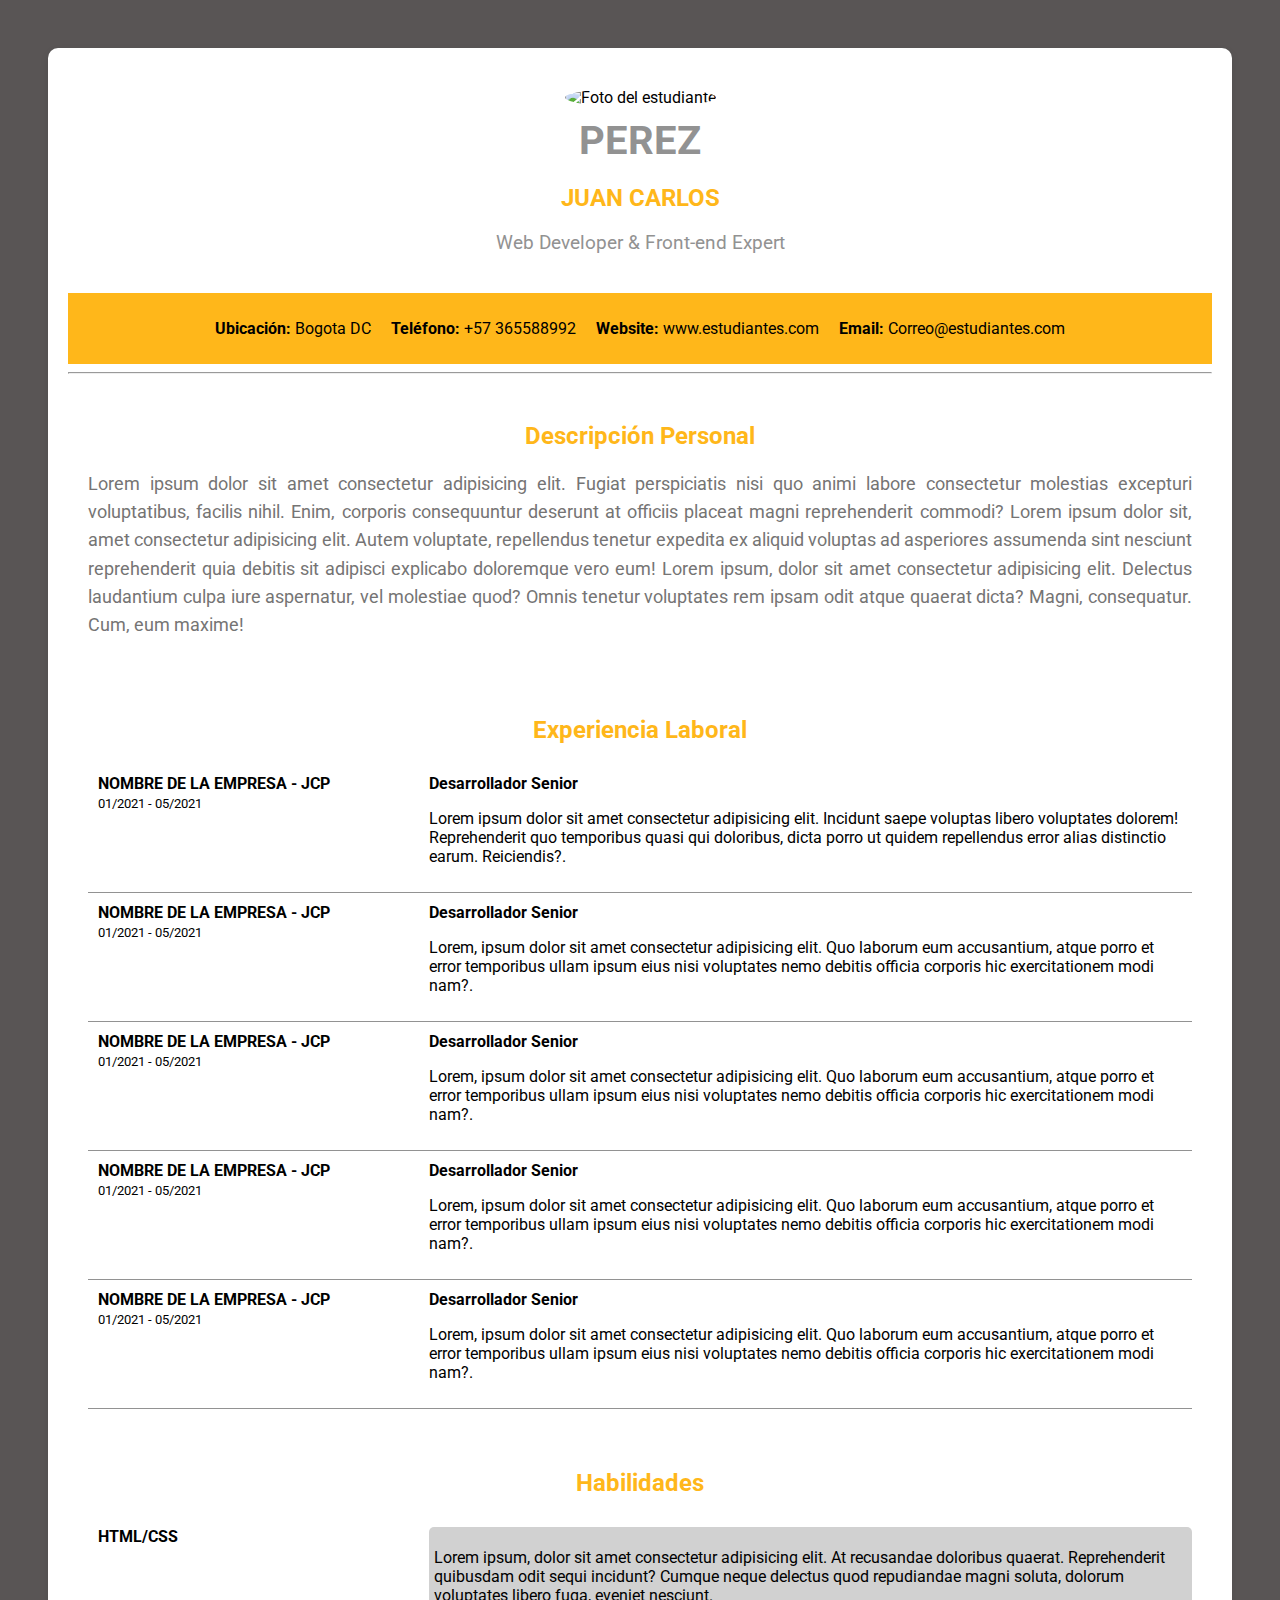
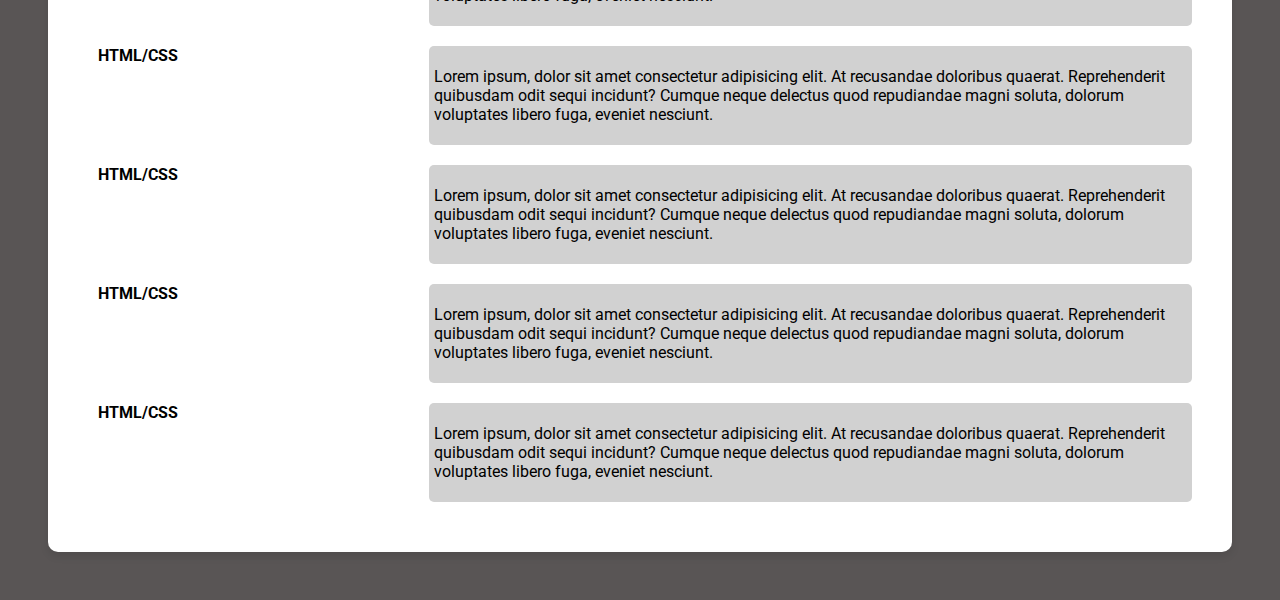
==== index.html @ cc39e0b4 "Inicio de nuestro proyecto hoja de vida" ====
<!DOCTYPE html>
<html lang="es">
    <head>
        <meta charset="utf-8" />
        <meta name="viewport" content="width=device-width, initial-scale=1.0">
        <title>Hoja de vida - NOMBRE ESTUDIANTE</title>

        <link rel="preconnect" href="https://fonts.googleapis.com">
        <link rel="preconnect" href="https://fonts.gstatic.com" crossorigin>
        <link href="https://fonts.googleapis.com/css2?family=Roboto:ital,wght@0,100;0,300;0,400;0,500;0,700;0,900;1,100;1,300;1,400;1,500;1,700;1,900&display=swap" rel="stylesheet">

        <style>
            .container {
                max-width: 1200px;
                margin: 40px;
                padding: 20px; 
                background-color: #fff;
                box-shadow: 0 4px 8px rgba(0,0,0,0.1);
                border-radius: 10px;
                font-family: "Roboto", sans-serif;
            }
            
            body {
                display: flex;
                justify-content: center;
                align-items: center;
            }
        </style>
    </head>

    <body style="background-color: #595555;">
        <div class="container">
            <div style="text-align: center; padding: 20px;">
                <!--imagen del estudiante -->
                <img src="https://encrypted-tbn3.gstatic.com/licensed-image?q=tbn:ANd9GcR5v-SBWNA4W3KIwVOu4KhEGgfApbflgLXWsrgtTsASqs2cw-wJsyaLoQaWc7fV8jEksnDqfvA3Bv5kco0"
                alt="Foto del estudiante" width="150" height="150" style="border-radius: 50%;" >

                <!--NOMBRE Y ESPECIALIDAD -->
                <h1 style="margin: 10px 0; font-size: 2.5em; color: #929292;">PEREZ</h1>
                <h2 style="color: #ffb71a; margin-bottom: 0;">JUAN CARLOS</h2>
                <p style="font-size: 1.2em; color: #929292;">Web Developer & Front-end Expert</p>
                
            </div>
            <!-- INFORMACION DE CONTACTO-->
            <div style="display: flex; justify-content: center; padding: 10px; background-color: #ffb71a; gap: 20px;">
                <p><strong>Ubicación:</strong> Bogota DC</p>
                <p><strong>Teléfono:</strong>  +57 365588992</p>
                <p><strong>Website:</strong> www.estudiantes.com</p>
                <p><strong>Email:</strong> Correo@estudiantes.com</p>
            </div>
            <!-- descripcion personal-->
            <hr>
            <section style="padding: 20px;">
                <h2 style="color:#ffb71a; text-align: center;">Descripción Personal</h2>
                <p style="font-size: 1.1em; color:#757474; line-height: 1.6; text-align: justify;">Lorem ipsum dolor sit amet consectetur adipisicing elit. Fugiat perspiciatis nisi quo animi labore consectetur molestias excepturi voluptatibus, facilis nihil. Enim, corporis consequuntur deserunt at officiis placeat magni reprehenderit commodi? Lorem ipsum dolor sit, amet consectetur adipisicing elit. Autem voluptate, repellendus tenetur expedita ex aliquid voluptas ad asperiores assumenda sint nesciunt reprehenderit quia debitis sit adipisci explicabo doloremque vero eum! Lorem ipsum, dolor sit amet consectetur adipisicing elit. Delectus laudantium culpa iure aspernatur, vel molestiae quod? Omnis tenetur voluptates rem ipsam odit atque quaerat dicta? Magni, consequatur. Cum, eum maxime!</p>
            </section>
            <section style="padding: 20px;">
                <h2 style="color:#ffb71a; text-align: center;">Experiencia Laboral</h2>
                <table style="width: 100; border-collapse: collapse;">
                    <tr style="border-bottom: 1px solid #929292;">
                        <td style="width: 30%; padding: 10px; vertical-align: top;">
                            <b>NOMBRE DE LA EMPRESA - JCP</b><br>
                            <small>01/2021 - 05/2021</small>
                        </td>
                        <td style="width: 70%; padding: 10px; vertical-align: top;">
                            <strong>Desarrollador Senior</strong><br>
                            <p>Lorem ipsum dolor sit amet consectetur adipisicing elit. Incidunt saepe voluptas libero voluptates dolorem! Reprehenderit quo temporibus quasi qui doloribus, dicta porro ut quidem repellendus error alias distinctio earum. Reiciendis?.</p>
                        </td>
                    </tr>
                    <tr style="border-bottom: 1px solid #929292;">
                        <td style="width: 30%; padding: 10px; vertical-align: top;">
                            <b>NOMBRE DE LA EMPRESA - JCP</b><br>
                            <small>01/2021 - 05/2021</small>
                        </td>
                        <td style="width: 70%; padding: 10px; vertical-align: top;">
                            <strong>Desarrollador Senior</strong><br>
                            <p>Lorem, ipsum dolor sit amet consectetur adipisicing elit. Quo laborum eum accusantium, atque porro et error temporibus ullam ipsum eius nisi voluptates nemo debitis officia corporis hic exercitationem modi nam?.</p>
                        </td>
                    </tr>
                    <tr style="border-bottom: 1px solid #929292;">
                        <td style="width: 30%; padding: 10px; vertical-align: top;">
                            <b>NOMBRE DE LA EMPRESA - JCP</b><br>
                            <small>01/2021 - 05/2021</small>
                        </td>
                        <td style="width: 70%; padding: 10px; vertical-align: top;">
                            <strong>Desarrollador Senior</strong><br>
                            <p>Lorem, ipsum dolor sit amet consectetur adipisicing elit. Quo laborum eum accusantium, atque porro et error temporibus ullam ipsum eius nisi voluptates nemo debitis officia corporis hic exercitationem modi nam?.</p>
                        </td>
                    </tr>
                    <tr style="border-bottom: 1px solid #929292;">
                        <td style="width: 30%; padding: 10px; vertical-align: top;">
                            <b>NOMBRE DE LA EMPRESA - JCP</b><br>
                            <small>01/2021 - 05/2021</small>
                        </td>
                        <td style="width: 70%; padding: 10px; vertical-align: top;">
                            <strong>Desarrollador Senior</strong><br>
                            <p>Lorem, ipsum dolor sit amet consectetur adipisicing elit. Quo laborum eum accusantium, atque porro et error temporibus ullam ipsum eius nisi voluptates nemo debitis officia corporis hic exercitationem modi nam?.</p>
                        </td>
                    </tr>
                    <tr style="border-bottom: 1px solid #929292;">
                        <td style="width: 30%; padding: 10px; vertical-align: top;">
                            <b>NOMBRE DE LA EMPRESA - JCP</b><br>
                            <small>01/2021 - 05/2021</small>
                        </td>
                        <td style="width: 70%; padding: 10px; vertical-align: top;">
                            <strong>Desarrollador Senior</strong><br>
                            <p>Lorem, ipsum dolor sit amet consectetur adipisicing elit. Quo laborum eum accusantium, atque porro et error temporibus ullam ipsum eius nisi voluptates nemo debitis officia corporis hic exercitationem modi nam?.</p>
                        </td>
                    </tr>
                </table>
            </section>
            <section style="padding: 20px;">
                <h2 style="color:#ffb71a; text-align: center;">Habilidades</h2>
                <table style="width: 100%; border-collapse: collapse;">
                    <tr>
                        <td style="width:30%; padding: 10px; vertical-align: top;"><strong>HTML/CSS</strong></td>
                        <td style="width:70%; padding: 10px; vertical-align: top;">
                            <div style="background-color: #d1d1d1; border-radius: 5px; width: 100%; height: 100%; overflow: hidden; padding: 5px;" >
                                <p>Lorem ipsum, dolor sit amet consectetur adipisicing elit. At recusandae doloribus quaerat. Reprehenderit quibusdam odit sequi incidunt? Cumque neque delectus quod repudiandae magni soluta, dolorum voluptates libero fuga, eveniet nesciunt.</p>
                            </div>
                        </td>
                    </tr>
                    <tr>
                        <td style="width:30%; padding: 10px; vertical-align: top; margin-top: 10px;"><strong>HTML/CSS</strong></td>
                        <td style="width:70%; padding: 10px; vertical-align: top;">
                            <div style="background-color: #d1d1d1; border-radius: 5px; width: 100%; height: 100%; overflow: hidden; padding: 5px;" >
                                <p>Lorem ipsum, dolor sit amet consectetur adipisicing elit. At recusandae doloribus quaerat. Reprehenderit quibusdam odit sequi incidunt? Cumque neque delectus quod repudiandae magni soluta, dolorum voluptates libero fuga, eveniet nesciunt.</p>
                            </div>
                        </td>
                    </tr>
                    <tr>
                        <td style="width:30%; padding: 10px; vertical-align: top; margin-top: 10px;"><strong>HTML/CSS</strong></td>
                        <td style="width:70%; padding: 10px; vertical-align: top;">
                            <div style="background-color: #d1d1d1; border-radius: 5px; width: 100%; height: 100%; overflow: hidden; padding: 5px;" >
                                <p>Lorem ipsum, dolor sit amet consectetur adipisicing elit. At recusandae doloribus quaerat. Reprehenderit quibusdam odit sequi incidunt? Cumque neque delectus quod repudiandae magni soluta, dolorum voluptates libero fuga, eveniet nesciunt.</p>
                            </div>
                        </td>
                    </tr>
                    <tr>
                        <td style="width:30%; padding: 10px; vertical-align: top; margin-top: 10px;"><strong>HTML/CSS</strong></td>
                        <td style="width:70%; padding: 10px; vertical-align: top;">
                            <div style="background-color: #d1d1d1; border-radius: 5px; width: 100%; height: 100%; overflow: hidden; padding: 5px;" >
                                <p>Lorem ipsum, dolor sit amet consectetur adipisicing elit. At recusandae doloribus quaerat. Reprehenderit quibusdam odit sequi incidunt? Cumque neque delectus quod repudiandae magni soluta, dolorum voluptates libero fuga, eveniet nesciunt.</p>
                            </div>
                        </td>
                    </tr>
                    <tr>
                        <td style="width:30%; padding: 10px; vertical-align: top; margin-top: 10px;"><strong>HTML/CSS</strong></td>
                        <td style="width:70%; padding: 10px; vertical-align: top;">
                            <div style="background-color: #d1d1d1; border-radius: 5px; width: 100%; height: 100%; overflow: hidden; padding: 5px;" >
                                <p>Lorem ipsum, dolor sit amet consectetur adipisicing elit. At recusandae doloribus quaerat. Reprehenderit quibusdam odit sequi incidunt? Cumque neque delectus quod repudiandae magni soluta, dolorum voluptates libero fuga, eveniet nesciunt.</p>
                            </div>
                        </td>
                    </tr>
                </table>
            </section>
        </div>
    </body>


</html>
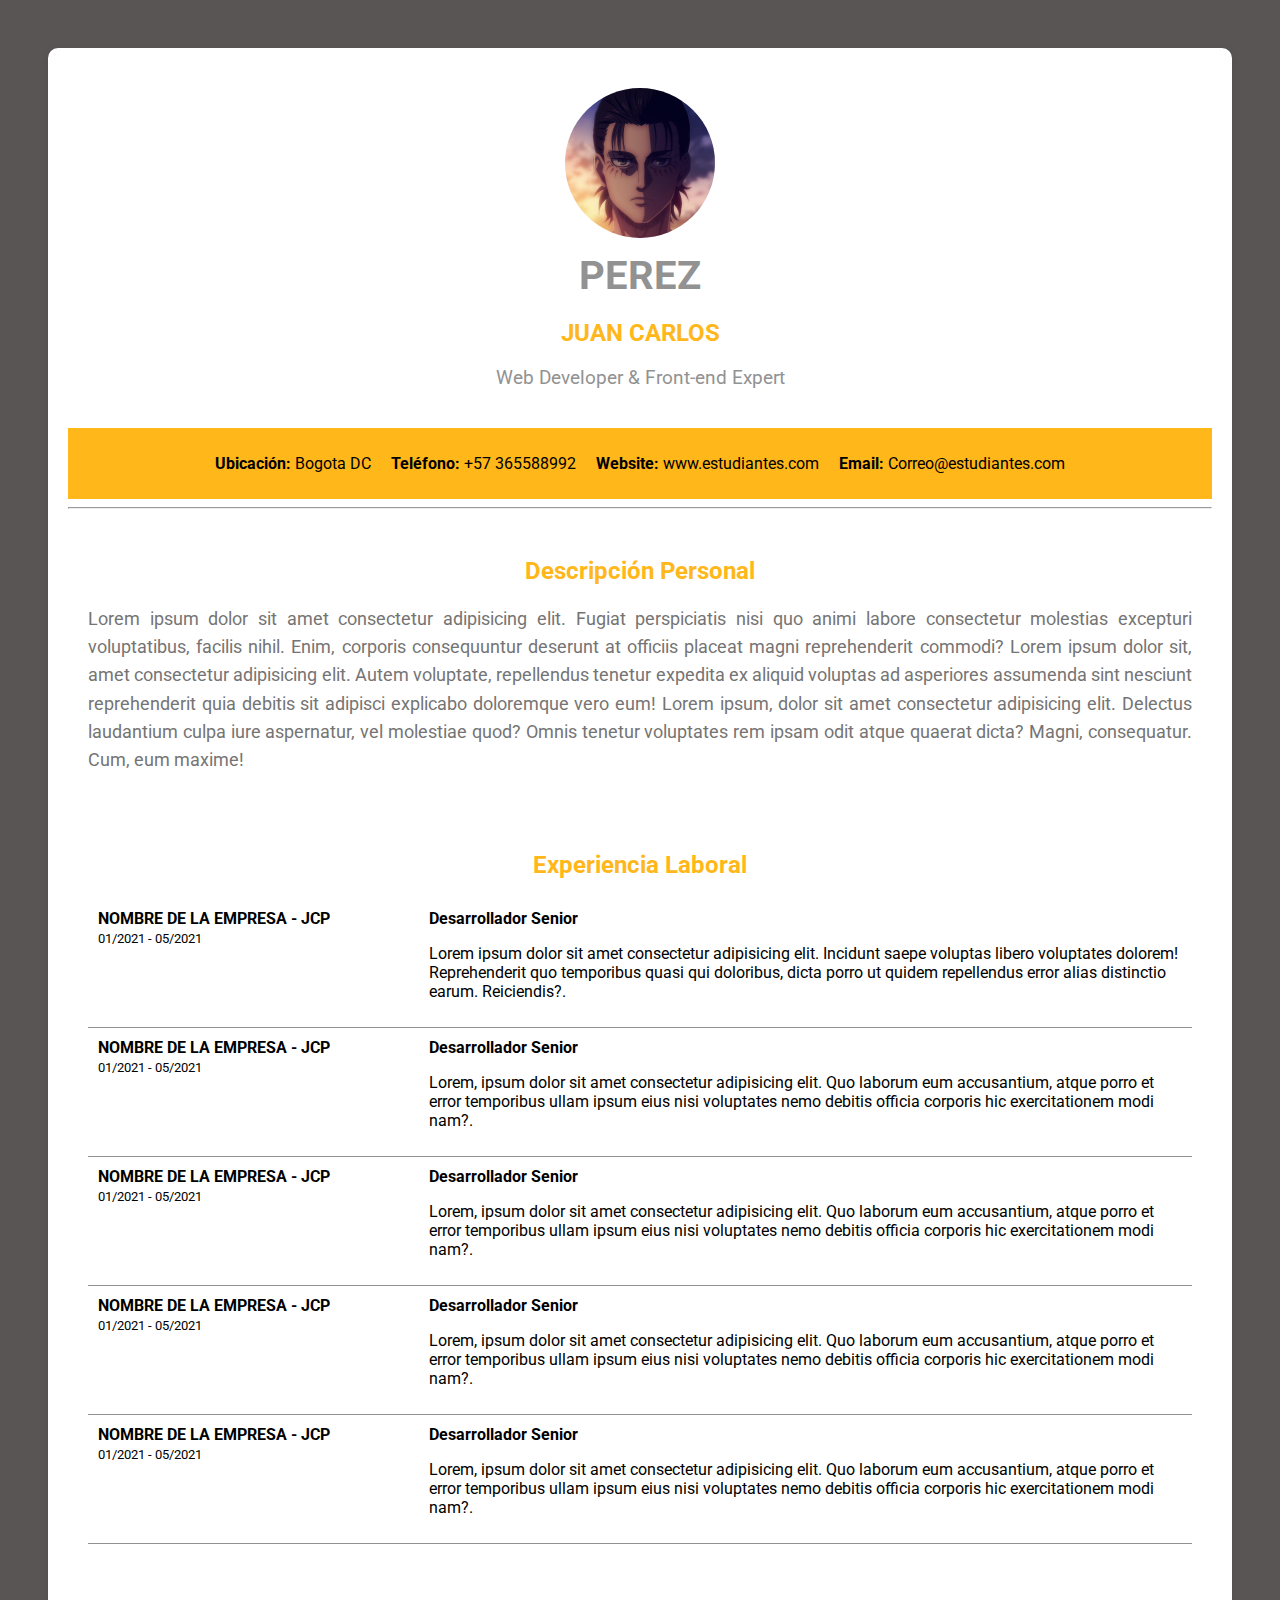
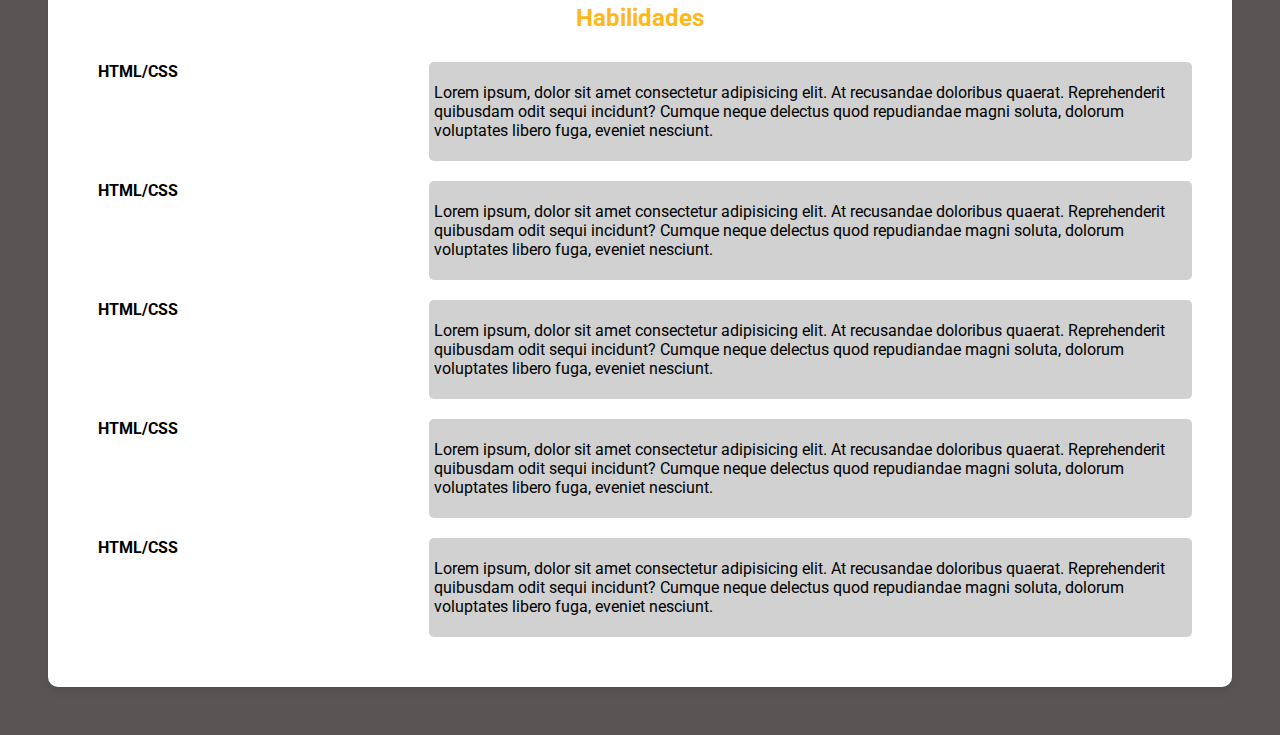
==== commit 42afb724: "ajuste muestreo de imagen local" ====
--- a/index.html
+++ b/index.html
@@ -32,7 +32,7 @@
         <div class="container">
             <div style="text-align: center; padding: 20px;">
                 <!--imagen del estudiante -->
-                <img src="https://encrypted-tbn3.gstatic.com/licensed-image?q=tbn:ANd9GcR5v-SBWNA4W3KIwVOu4KhEGgfApbflgLXWsrgtTsASqs2cw-wJsyaLoQaWc7fV8jEksnDqfvA3Bv5kco0"
+                <img src="imgs/eren2.avif"
                 alt="Foto del estudiante" width="150" height="150" style="border-radius: 50%;" >
 
                 <!--NOMBRE Y ESPECIALIDAD -->
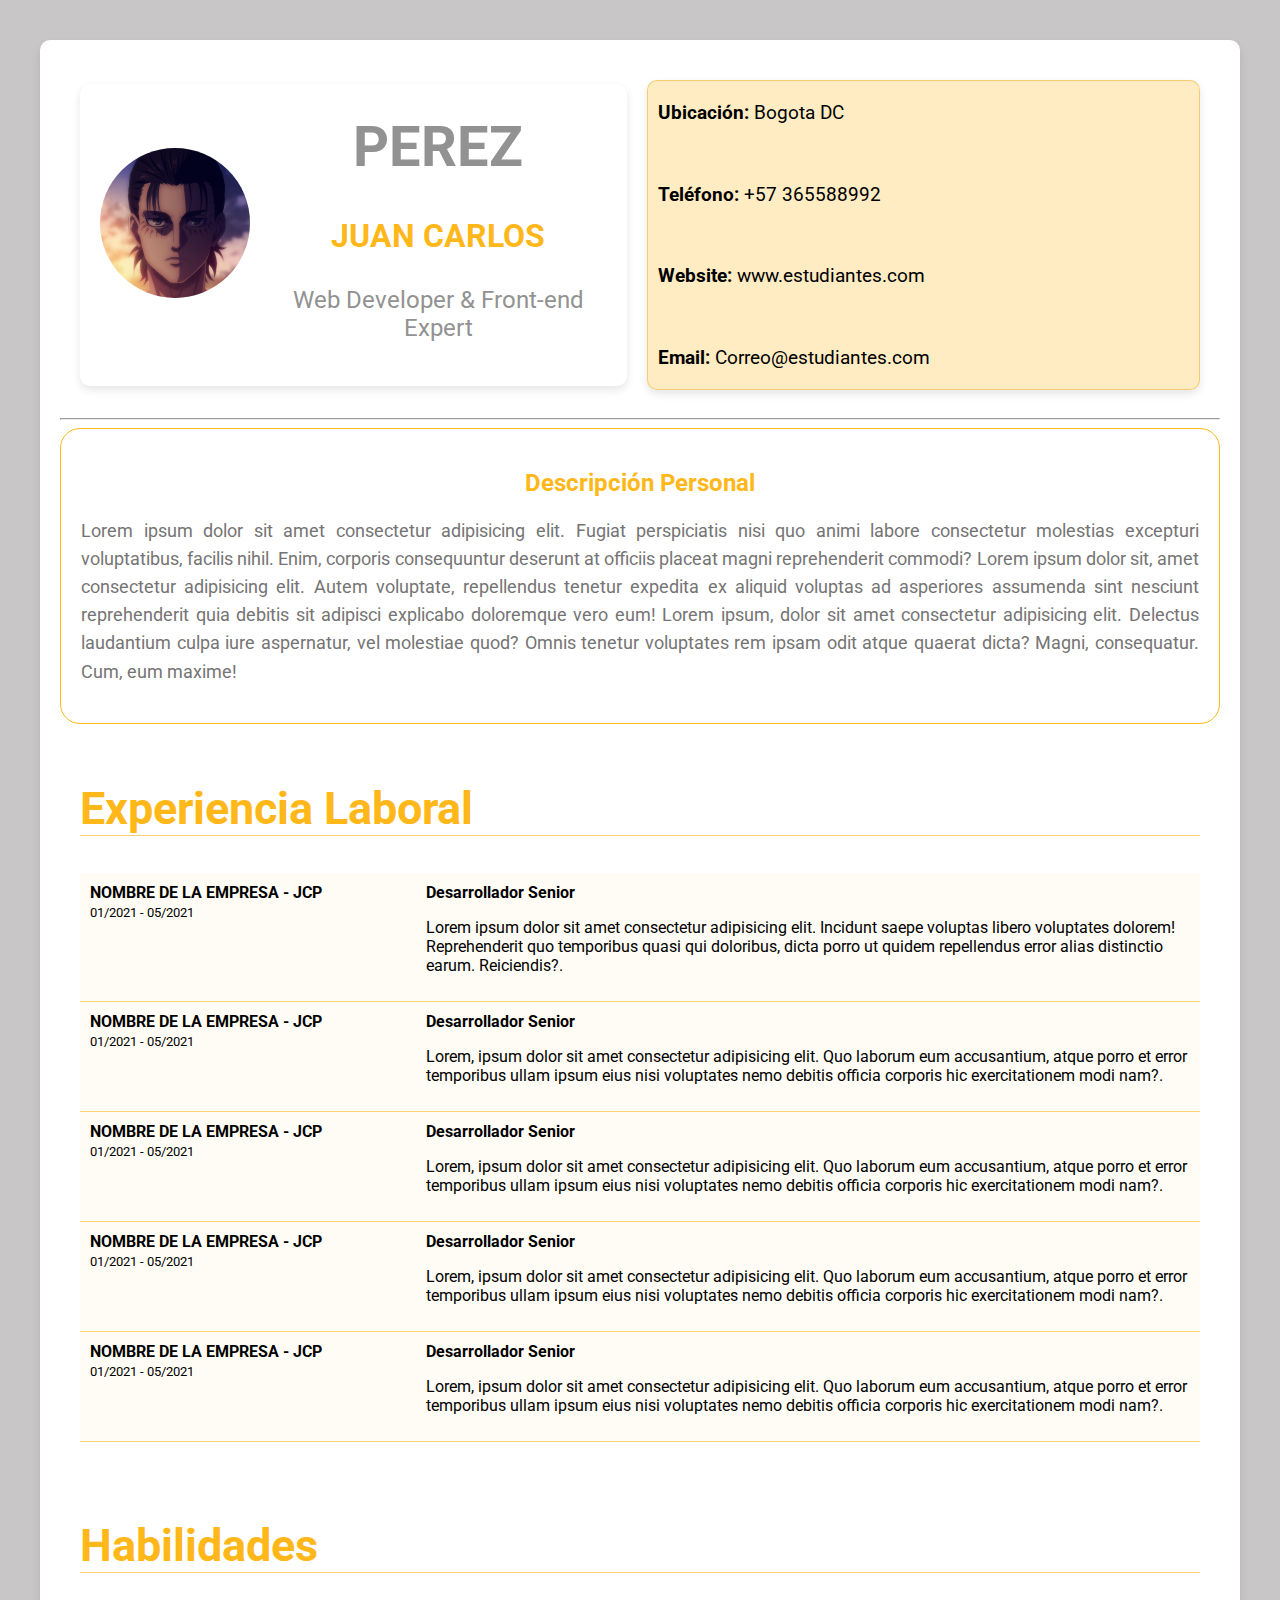
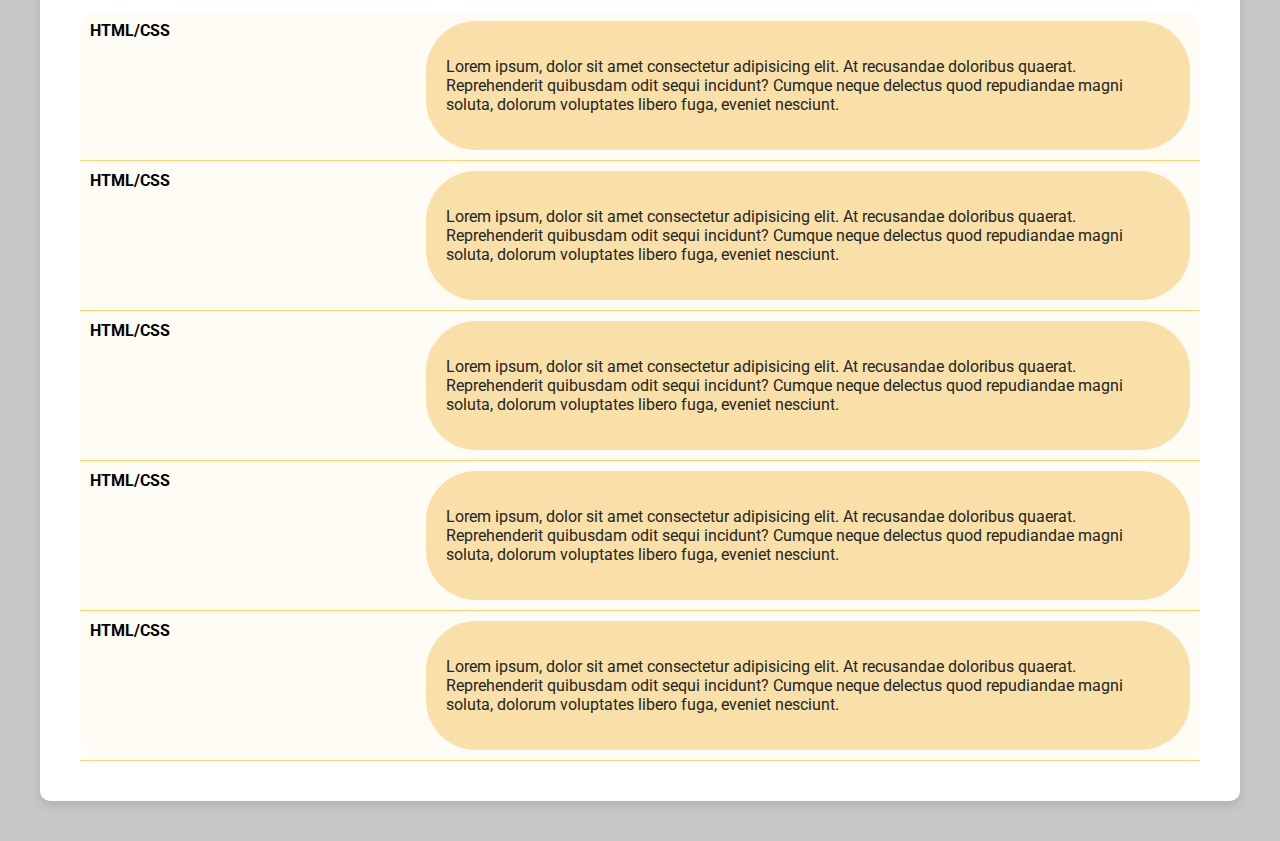
==== commit afdb093b: "Agregamos css a nuestro proyecto" ====
--- a/index.html
+++ b/index.html
@@ -9,113 +9,120 @@
         <link rel="preconnect" href="https://fonts.gstatic.com" crossorigin>
         <link href="https://fonts.googleapis.com/css2?family=Roboto:ital,wght@0,100;0,300;0,400;0,500;0,700;0,900;1,100;1,300;1,400;1,500;1,700;1,900&display=swap" rel="stylesheet">
 
-        <style>
-            .container {
-                max-width: 1200px;
-                margin: 40px;
-                padding: 20px; 
-                background-color: #fff;
-                box-shadow: 0 4px 8px rgba(0,0,0,0.1);
-                border-radius: 10px;
-                font-family: "Roboto", sans-serif;
-            }
-            
-            body {
-                display: flex;
-                justify-content: center;
-                align-items: center;
-            }
-        </style>
+        <link href="style.css" rel="stylesheet">  
     </head>
 
-    <body style="background-color: #595555;">
+    <body>
         <div class="container">
-            <div style="text-align: center; padding: 20px;">
-                <!--imagen del estudiante -->
-                <img src="imgs/eren2.avif"
-                alt="Foto del estudiante" width="150" height="150" style="border-radius: 50%;" >
-
-                <!--NOMBRE Y ESPECIALIDAD -->
-                <h1 style="margin: 10px 0; font-size: 2.5em; color: #929292;">PEREZ</h1>
-                <h2 style="color: #ffb71a; margin-bottom: 0;">JUAN CARLOS</h2>
-                <p style="font-size: 1.2em; color: #929292;">Web Developer & Front-end Expert</p>
-                
-            </div>
-            <!-- INFORMACION DE CONTACTO-->
-            <div style="display: flex; justify-content: center; padding: 10px; background-color: #ffb71a; gap: 20px;">
-                <p><strong>Ubicación:</strong> Bogota DC</p>
-                <p><strong>Teléfono:</strong>  +57 365588992</p>
-                <p><strong>Website:</strong> www.estudiantes.com</p>
-                <p><strong>Email:</strong> Correo@estudiantes.com</p>
+            <div class="header-container">
+                <div class="header">
+                    <div class="card">
+                        <div class="profile-img-container">
+                            <!--imagen del estudiante -->
+                            <img src="imgs/eren2.avif"
+                            alt="Foto del estudiante" class="profile-img" >
+                        </div>
+                        <div class="profile-information">
+                            <!--NOMBRE Y ESPECIALIDAD -->
+                            <h1 class="name">PEREZ</h1>
+                            <h2 class="last-name">JUAN CARLOS</h2>
+                            <p class="profession">Web Developer & Front-end Expert</p>
+                        </div>
+                    </div>
+                    
+                </div>
+                <!-- INFORMACION DE CONTACTO-->
+                <div class="contact-info">
+                    <p><strong>Ubicación:</strong> Bogota DC</p>
+                    <p><strong>Teléfono:</strong>  +57 365588992</p>
+                    <p><strong>Website:</strong> www.estudiantes.com</p>
+                    <p><strong>Email:</strong> Correo@estudiantes.com</p>
+                </div>
             </div>
             <!-- descripcion personal-->
             <hr>
-            <section style="padding: 20px;">
-                <h2 style="color:#ffb71a; text-align: center;">Descripción Personal</h2>
-                <p style="font-size: 1.1em; color:#757474; line-height: 1.6; text-align: justify;">Lorem ipsum dolor sit amet consectetur adipisicing elit. Fugiat perspiciatis nisi quo animi labore consectetur molestias excepturi voluptatibus, facilis nihil. Enim, corporis consequuntur deserunt at officiis placeat magni reprehenderit commodi? Lorem ipsum dolor sit, amet consectetur adipisicing elit. Autem voluptate, repellendus tenetur expedita ex aliquid voluptas ad asperiores assumenda sint nesciunt reprehenderit quia debitis sit adipisci explicabo doloremque vero eum! Lorem ipsum, dolor sit amet consectetur adipisicing elit. Delectus laudantium culpa iure aspernatur, vel molestiae quod? Omnis tenetur voluptates rem ipsam odit atque quaerat dicta? Magni, consequatur. Cum, eum maxime!</p>
+            <section class="personal-description" >
+                <h2>Descripción Personal</h2>
+                <p>Lorem ipsum dolor sit amet consectetur adipisicing elit. Fugiat perspiciatis nisi quo animi labore consectetur molestias excepturi voluptatibus, facilis nihil. Enim, corporis consequuntur deserunt at officiis placeat magni reprehenderit commodi? Lorem ipsum dolor sit, amet consectetur adipisicing elit. Autem voluptate, repellendus tenetur expedita ex aliquid voluptas ad asperiores assumenda sint nesciunt reprehenderit quia debitis sit adipisci explicabo doloremque vero eum! Lorem ipsum, dolor sit amet consectetur adipisicing elit. Delectus laudantium culpa iure aspernatur, vel molestiae quod? Omnis tenetur voluptates rem ipsam odit atque quaerat dicta? Magni, consequatur. Cum, eum maxime!</p>
             </section>
-            <section style="padding: 20px;">
-                <h2 style="color:#ffb71a; text-align: center;">Experiencia Laboral</h2>
-                <table style="width: 100; border-collapse: collapse;">
-                    <tr style="border-bottom: 1px solid #929292;">
-                        <td style="width: 30%; padding: 10px; vertical-align: top;">
+            <section class="work-experience">
+                <h2>Experiencia Laboral</h2>
+                <table class="experience-table">
+                    <tr>
+                        <td style="width: 30%;">
                             <b>NOMBRE DE LA EMPRESA - JCP</b><br>
                             <small>01/2021 - 05/2021</small>
                         </td>
-                        <td style="width: 70%; padding: 10px; vertical-align: top;">
+                        <td style="width: 70%;">
                             <strong>Desarrollador Senior</strong><br>
                             <p>Lorem ipsum dolor sit amet consectetur adipisicing elit. Incidunt saepe voluptas libero voluptates dolorem! Reprehenderit quo temporibus quasi qui doloribus, dicta porro ut quidem repellendus error alias distinctio earum. Reiciendis?.</p>
                         </td>
                     </tr>
-                    <tr style="border-bottom: 1px solid #929292;">
-                        <td style="width: 30%; padding: 10px; vertical-align: top;">
+                    <tr>
+                        <td style="width: 30%;">
                             <b>NOMBRE DE LA EMPRESA - JCP</b><br>
                             <small>01/2021 - 05/2021</small>
                         </td>
-                        <td style="width: 70%; padding: 10px; vertical-align: top;">
+                        <td style="width: 70%;">
                             <strong>Desarrollador Senior</strong><br>
                             <p>Lorem, ipsum dolor sit amet consectetur adipisicing elit. Quo laborum eum accusantium, atque porro et error temporibus ullam ipsum eius nisi voluptates nemo debitis officia corporis hic exercitationem modi nam?.</p>
                         </td>
                     </tr>
-                    <tr style="border-bottom: 1px solid #929292;">
-                        <td style="width: 30%; padding: 10px; vertical-align: top;">
+                    <tr>
+                        <td style="width: 30%;">
                             <b>NOMBRE DE LA EMPRESA - JCP</b><br>
                             <small>01/2021 - 05/2021</small>
                         </td>
-                        <td style="width: 70%; padding: 10px; vertical-align: top;">
+                        <td style="width: 70%;">
                             <strong>Desarrollador Senior</strong><br>
                             <p>Lorem, ipsum dolor sit amet consectetur adipisicing elit. Quo laborum eum accusantium, atque porro et error temporibus ullam ipsum eius nisi voluptates nemo debitis officia corporis hic exercitationem modi nam?.</p>
                         </td>
                     </tr>
-                    <tr style="border-bottom: 1px solid #929292;">
-                        <td style="width: 30%; padding: 10px; vertical-align: top;">
+                    <tr>
+                        <td style="width: 30%;">
                             <b>NOMBRE DE LA EMPRESA - JCP</b><br>
                             <small>01/2021 - 05/2021</small>
                         </td>
-                        <td style="width: 70%; padding: 10px; vertical-align: top;">
+                        <td style="width: 70%;">
                             <strong>Desarrollador Senior</strong><br>
                             <p>Lorem, ipsum dolor sit amet consectetur adipisicing elit. Quo laborum eum accusantium, atque porro et error temporibus ullam ipsum eius nisi voluptates nemo debitis officia corporis hic exercitationem modi nam?.</p>
                         </td>
                     </tr>
-                    <tr style="border-bottom: 1px solid #929292;">
-                        <td style="width: 30%; padding: 10px; vertical-align: top;">
+                    <tr>
+                        <td style="width: 30%;">
                             <b>NOMBRE DE LA EMPRESA - JCP</b><br>
                             <small>01/2021 - 05/2021</small>
                         </td>
-                        <td style="width: 70%; padding: 10px; vertical-align: top;">
+                        <td style="width: 70%;">
                             <strong>Desarrollador Senior</strong><br>
                             <p>Lorem, ipsum dolor sit amet consectetur adipisicing elit. Quo laborum eum accusantium, atque porro et error temporibus ullam ipsum eius nisi voluptates nemo debitis officia corporis hic exercitationem modi nam?.</p>
                         </td>
                     </tr>
                 </table>
             </section>
-            <section style="padding: 20px;">
-                <h2 style="color:#ffb71a; text-align: center;">Habilidades</h2>
-                <table style="width: 100%; border-collapse: collapse;">
+            <section class="skill-section">
+                <h2>Habilidades</h2>
+                <table class="skill-table">
                     <tr>
-                        <td style="width:30%; padding: 10px; vertical-align: top;"><strong>HTML/CSS</strong></td>
-                        <td style="width:70%; padding: 10px; vertical-align: top;">
-                            <div style="background-color: #d1d1d1; border-radius: 5px; width: 100%; height: 100%; overflow: hidden; padding: 5px;" >
+                        <td style="width:30%;"><strong>HTML/CSS</strong></td>
+                        <td style="width:70%;">
+                            <div>
+                                <p>Lorem ipsum, dolor sit amet consectetur adipisicing elit. At recusandae doloribus quaerat. Reprehenderit quibusdam odit sequi incidunt? Cumque neque delectus quod repudiandae magni soluta, dolorum voluptates libero fuga, eveniet nesciunt.</p>
+                            </div>
+                        </td>
+                    </tr>
+                    <tr>
+                        <td style="width:30%;"><strong>HTML/CSS</strong></td>
+                        <td style="width:70%;">
+                            <div>
+                                <p>Lorem ipsum, dolor sit amet consectetur adipisicing elit. At recusandae doloribus quaerat. Reprehenderit quibusdam odit sequi incidunt? Cumque neque delectus quod repudiandae magni soluta, dolorum voluptates libero fuga, eveniet nesciunt.</p>
+                            </div>
+                        </td>
+                    </tr>
+                    <tr>
+                        <td style="width:30%;"><strong>HTML/CSS</strong></td>
+                        <td style="width:70%;">
+                            <div>
                                 <p>Lorem ipsum, dolor sit amet consectetur adipisicing elit. At recusandae doloribus quaerat. Reprehenderit quibusdam odit sequi incidunt? Cumque neque delectus quod repudiandae magni soluta, dolorum voluptates libero fuga, eveniet nesciunt.</p>
                             </div>
                         </td>
@@ -123,31 +130,15 @@
                     <tr>
                         <td style="width:30%; padding: 10px; vertical-align: top; margin-top: 10px;"><strong>HTML/CSS</strong></td>
                         <td style="width:70%; padding: 10px; vertical-align: top;">
-                            <div style="background-color: #d1d1d1; border-radius: 5px; width: 100%; height: 100%; overflow: hidden; padding: 5px;" >
+                            <div>
                                 <p>Lorem ipsum, dolor sit amet consectetur adipisicing elit. At recusandae doloribus quaerat. Reprehenderit quibusdam odit sequi incidunt? Cumque neque delectus quod repudiandae magni soluta, dolorum voluptates libero fuga, eveniet nesciunt.</p>
                             </div>
                         </td>
                     </tr>
                     <tr>
                         <td style="width:30%; padding: 10px; vertical-align: top; margin-top: 10px;"><strong>HTML/CSS</strong></td>
-                        <td style="width:70%; padding: 10px; vertical-align: top;">
-                            <div style="background-color: #d1d1d1; border-radius: 5px; width: 100%; height: 100%; overflow: hidden; padding: 5px;" >
-                                <p>Lorem ipsum, dolor sit amet consectetur adipisicing elit. At recusandae doloribus quaerat. Reprehenderit quibusdam odit sequi incidunt? Cumque neque delectus quod repudiandae magni soluta, dolorum voluptates libero fuga, eveniet nesciunt.</p>
-                            </div>
-                        </td>
-                    </tr>
-                    <tr>
-                        <td style="width:30%; padding: 10px; vertical-align: top; margin-top: 10px;"><strong>HTML/CSS</strong></td>
-                        <td style="width:70%; padding: 10px; vertical-align: top;">
-                            <div style="background-color: #d1d1d1; border-radius: 5px; width: 100%; height: 100%; overflow: hidden; padding: 5px;" >
-                                <p>Lorem ipsum, dolor sit amet consectetur adipisicing elit. At recusandae doloribus quaerat. Reprehenderit quibusdam odit sequi incidunt? Cumque neque delectus quod repudiandae magni soluta, dolorum voluptates libero fuga, eveniet nesciunt.</p>
-                            </div>
-                        </td>
-                    </tr>
-                    <tr>
-                        <td style="width:30%; padding: 10px; vertical-align: top; margin-top: 10px;"><strong>HTML/CSS</strong></td>
-                        <td style="width:70%; padding: 10px; vertical-align: top;">
-                            <div style="background-color: #d1d1d1; border-radius: 5px; width: 100%; height: 100%; overflow: hidden; padding: 5px;" >
+                        <td style="width:70%;">
+                            <div>
                                 <p>Lorem ipsum, dolor sit amet consectetur adipisicing elit. At recusandae doloribus quaerat. Reprehenderit quibusdam odit sequi incidunt? Cumque neque delectus quod repudiandae magni soluta, dolorum voluptates libero fuga, eveniet nesciunt.</p>
                             </div>
                         </td>
--- a/style.css
+++ b/style.css
@@ -0,0 +1,188 @@
+
+body {
+    font-family: "Roboto", sans-serif;
+    display: flex;
+    justify-content: center;
+    align-items: center;
+    background-color: #59555555;
+    margin: 0;
+}
+
+.container {
+    background-color: #ffffff;
+    padding: 20px;
+    border-radius: 10px;
+    max-width: 1200px;
+    box-shadow: 0 5px 10px rgba(0, 0, 0, 0.1);
+    margin: 40px;
+}
+
+
+.header-container {
+    display: flex;
+    justify-content: space-between;
+    align-items: center;
+    gap: 20px;
+    padding: 20px;
+}
+
+.header {
+    display: flex;
+    flex-direction: column;
+    text-align: center;
+    text-align: center;
+}
+
+.card {
+    display: flex;
+    align-items: center;
+    padding: 20px;
+    background-color: #fff;
+    box-shadow: 0 4px 8px rgba(0, 0, 0, 0.1);
+    border-radius: 10px;
+    max-width: 800px;
+    margin: 0 auto;
+    gap: 20px;
+}
+
+.profile-img-container {
+    flex-shrink: 0;
+}
+
+
+.profile-img {
+    width: 150px;
+    height: 150px;
+    border-radius: 50%;
+    margin-bottom: 20px;
+}
+
+.profile-information {
+    display: flex;
+    flex-direction: column;
+}
+
+.name {
+    margin: 10px 0;
+    font-size: 3.5em;
+    color: #929292;
+}
+
+.last-name {
+    font-size: 2em;
+    color: #ffb71a;
+}
+
+.profession {
+    margin-top: 5px;
+    font-size: 1.5em;
+    color: #929292;
+}
+
+/* Estilos de informacion de contacto */
+
+.contact-info {
+    display: flex;
+    flex-direction: column;
+    justify-content: center;
+    padding: 10px;
+    background-color: #ffeabde8;
+    box-shadow: 0 4px 8px rgba(0, 0, 0, 0.1);
+    border-radius: 10px;
+    gap: 20px;
+    width: 50% !important;
+    font-size: 1.2em;
+    height: 288px;
+    border: solid 1px #f5c96be8;
+}
+
+/* Estilos de descripcion personal */
+.personal-description {
+    padding: 20px;
+    border: solid 1px #ffb71a;
+    border-radius: 20px;
+
+}
+
+.personal-description h2 {
+    color: #ffb71a;
+    text-align: center;
+}
+
+.personal-description p{
+    font-size: 1.1em; 
+    color: #757474;
+    line-height: 1.6;
+    text-align: justify;
+}
+
+
+/* Estilos de experiencia laboral*/
+
+.work-experience {
+    padding: 20px;
+}
+
+.work-experience h2 {
+    color: #ffb71a;
+    text-align: left;
+    font-size: 45px !important;
+    border-bottom: #f7d075 solid 1px;
+}
+
+.experience-table {
+    width: 100%;
+    border-collapse: collapse;
+    background-color: #fffcf5;
+}
+
+.experience-table tr {
+    border-bottom: 1px solid #ffd571;
+}
+
+.experience-table td {
+    padding: 10px;
+    vertical-align: top;
+}
+
+
+.skill-section {
+    padding: 20px;
+}
+
+.skill-section h2 {
+    color: #ffb71a;
+    text-align: left;
+    font-size: 45px;
+    border-bottom: #f7d075 solid 1px;
+}
+
+.skill-table {
+    width: 100%;
+    border-collapse: collapse;
+    background-color: #fffcf5;
+    border-radius: 20px;
+    
+}
+
+.skill-table tr {
+    border-bottom: 1px solid #ffd571;
+}
+
+.skill-table td {
+    padding: 10px;
+    vertical-align: top;
+}
+
+.skill-table td div {
+    background-color: #f5d17fa7 ;
+    padding: 20px;
+    justify-content: left;
+    align-items: start;
+    display: flex;
+    border-radius: 50px;
+}
+
+.skill-table td div p {
+    color: #252525;
+}